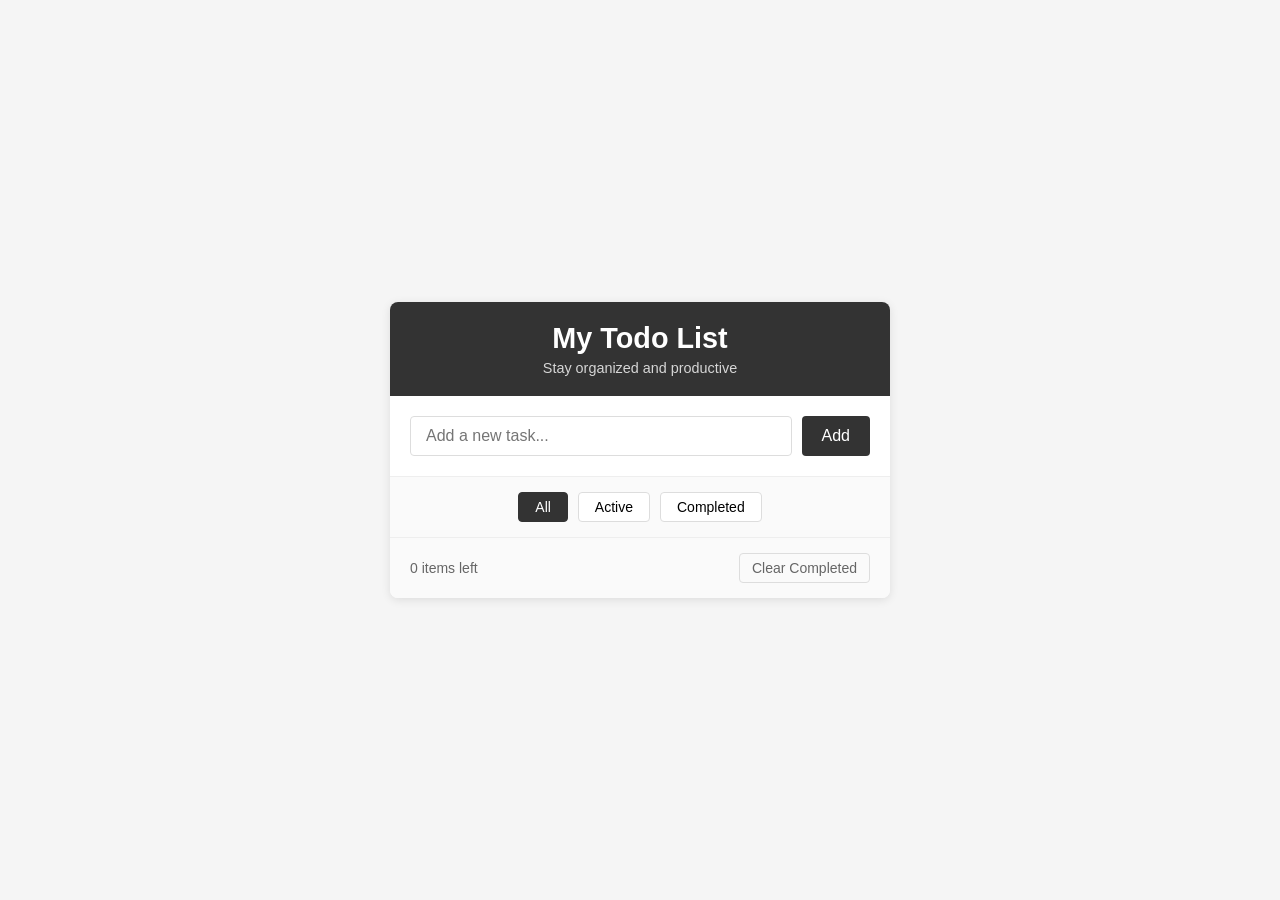
==== ToDoList/index.html @ c38760e8 "Organized folder" ====
<!DOCTYPE html>
<html lang="en">
<head>
    <meta charset="UTF-8">
    <meta name="viewport" content="width=device-width, initial-scale=1.0">
    <title>Todo App - Starter Template</title>
    <link rel="stylesheet" href="styles.css">
</head>
<body>
    <div class="container">
        <div class="todo-app">
            <header class="todo-header">
                <h1>My Todo List</h1>
                <p class="subtitle">Stay organized and productive</p>
            </header>

            <div class="todo-input-container">
                <input 
                    type="text" 
                    id="todoInput" 
                    class="todo-input" 
                    placeholder="Add a new task..."
                    autocomplete="off"
                >
                <button id="addTodoBtn" class="add-btn">Add</button>
            </div>

            <div class="filter-container">
                <button class="filter-btn active" data-filter="all">All</button>
                <button class="filter-btn" data-filter="active">Active</button>
                <button class="filter-btn" data-filter="completed">Completed</button>
            </div>

            <ul id="todoList" class="todo-list">
                <!-- Todo items will be dynamically added here -->

            </ul>

            <div class="todo-footer">
                <span id="itemsLeft" class="items-left">0</span>
                <button id="clearCompletedBtn" class="clear-completed">Clear Completed</button>
            </div>
        </div>
    </div>

    <script src="app.js"></script>
</body>
</html>
---- ToDoList/styles.css ----
* {
    margin: 0;
    padding: 0;
    box-sizing: border-box;
}

body {
    font-family: -apple-system, BlinkMacSystemFont, 'Segoe UI', Roboto, Oxygen, Ubuntu, Cantarell, sans-serif;
    background: #f5f5f5;
    min-height: 100vh;
    display: flex;
    align-items: center;
    justify-content: center;
    padding: 20px;
}

.container {
    width: 100%;
    max-width: 500px;
}

.todo-app {
    background: white;
    border-radius: 8px;
    box-shadow: 0 2px 10px rgba(0, 0, 0, 0.1);
    overflow: hidden;
}

.todo-header {
    background: #333;
    color: white;
    padding: 20px;
    text-align: center;
}

.todo-header h1 {
    font-size: 1.8rem;
    font-weight: 600;
    margin-bottom: 5px;
}

.subtitle {
    font-size: 0.9rem;
    opacity: 0.8;
}

.todo-input-container {
    display: flex;
    gap: 10px;
    padding: 20px;
    border-bottom: 1px solid #eee;
}

.todo-input {
    flex: 1;
    padding: 10px 15px;
    font-size: 16px;
    border: 1px solid #ddd;
    border-radius: 4px;
    outline: none;
}

.todo-input:focus {
    border-color: #333;
}

.add-btn {
    padding: 10px 20px;
    background: #333;
    color: white;
    border: none;
    border-radius: 4px;
    font-size: 16px;
    cursor: pointer;
}

.add-btn:hover {
    background: #555;
}

.filter-container {
    display: flex;
    justify-content: center;
    gap: 10px;
    padding: 15px;
    background: #fafafa;
}

.filter-btn {
    padding: 6px 16px;
    border: 1px solid #ddd;
    background: white;
    border-radius: 4px;
    font-size: 14px;
    cursor: pointer;
}

.filter-btn:hover {
    background: #f5f5f5;
}

.filter-btn.active {
    background: #333;
    color: white;
    border-color: #333;
}

.todo-list {
    list-style: none;
    max-height: 400px;
    overflow-y: auto;
}

.todo-item {
    display: flex;
    align-items: center;
    padding: 15px 20px;
    border-bottom: 1px solid #eee;
}

.todo-item:hover {
    background-color: #fafafa;
}

.todo-item.completed {
    opacity: 0.6;
}

.todo-checkbox {
    width: 18px;
    height: 18px;
    margin-right: 12px;
    cursor: pointer;
}

.todo-text {
    flex: 1;
    font-size: 16px;
    color: #333;
}

.todo-item.completed .todo-text {
    text-decoration: line-through;
    color: #999;
}

.delete-btn {
    width: 28px;
    height: 28px;
    background: transparent;
    color: #999;
    border: none;
    border-radius: 4px;
    font-size: 24px;
    line-height: 1;
    cursor: pointer;
    opacity: 0;
    display: flex;
    align-items: center;
    justify-content: center;
}

.todo-item:hover .delete-btn {
    opacity: 1;
}

.delete-btn:hover {
    background: #f5f5f5;
    color: #333;
}

.todo-footer {
    display: flex;
    justify-content: space-between;
    align-items: center;
    padding: 15px 20px;
    background: #fafafa;
    border-top: 1px solid #eee;
}

.items-left {
    color: #666;
    font-size: 14px;
}

.clear-completed {
    padding: 6px 12px;
    background: transparent;
    color: #666;
    border: 1px solid #ddd;
    border-radius: 4px;
    font-size: 14px;
    cursor: pointer;
}

.clear-completed:hover {
    background: #f5f5f5;
}

/* Scrollbar styling */
.todo-list::-webkit-scrollbar {
    width: 6px;
}

.todo-list::-webkit-scrollbar-track {
    background: #f1f1f1;
}

.todo-list::-webkit-scrollbar-thumb {
    background: #ccc;
    border-radius: 3px;
}

.todo-list::-webkit-scrollbar-thumb:hover {
    background: #999;
}

/* Responsive design */
@media (max-width: 600px) {
    .todo-header h1 {
        font-size: 2rem;
    }
    
    .todo-input-container {
        flex-direction: column;
    }
    
    .add-btn {
        width: 100%;
        justify-content: center;
    }
    
    .filter-container {
        flex-wrap: wrap;
    }
    
    .todo-item {
        padding: 15px 20px;
    }
}
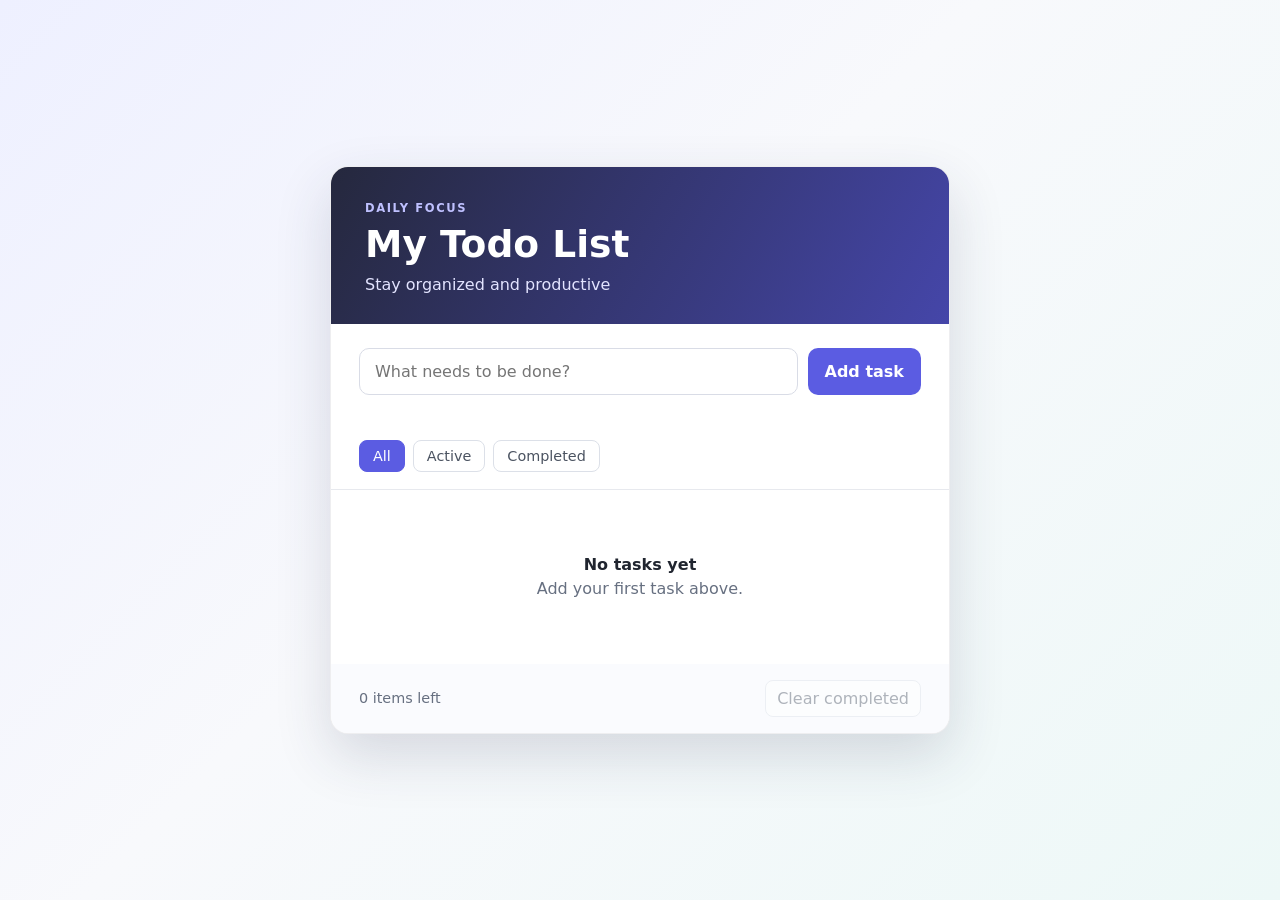
==== commit 3b33826e: "Updated todo list features" ====
--- a/ToDoList/index.html
+++ b/ToDoList/index.html
@@ -1,48 +1,43 @@
 <!DOCTYPE html>
 <html lang="en">
 <head>
-    <meta charset="UTF-8">
-    <meta name="viewport" content="width=device-width, initial-scale=1.0">
-    <title>Todo App - Starter Template</title>
-    <link rel="stylesheet" href="styles.css">
+  <meta charset="UTF-8">
+  <meta name="viewport" content="width=device-width, initial-scale=1.0">
+  <meta name="description" content="A simple and persistent to-do list application.">
+  <title>My Todo List</title>
+  <link rel="stylesheet" href="styles.css">
 </head>
 <body>
-    <div class="container">
-        <div class="todo-app">
-            <header class="todo-header">
-                <h1>My Todo List</h1>
-                <p class="subtitle">Stay organized and productive</p>
-            </header>
+  <main class="container">
+    <section class="todo-app" aria-labelledby="appTitle">
+      <header class="todo-header">
+        <p class="eyebrow">DAILY FOCUS</p>
+        <h1 id="appTitle">My Todo List</h1>
+        <p class="subtitle">Stay organized and productive</p>
+      </header>
 
-            <div class="todo-input-container">
-                <input 
-                    type="text" 
-                    id="todoInput" 
-                    class="todo-input" 
-                    placeholder="Add a new task..."
-                    autocomplete="off"
-                >
-                <button id="addTodoBtn" class="add-btn">Add</button>
-            </div>
+      <form id="todoForm" class="todo-input-container" novalidate>
+        <label class="sr-only" for="todoInput">New task</label>
+        <input id="todoInput" class="todo-input" type="text" maxlength="120"
+          placeholder="What needs to be done?" autocomplete="off" required>
+        <button class="add-btn" type="submit">Add task</button>
+      </form>
+      <p id="formMessage" class="form-message" role="alert" aria-live="polite"></p>
 
-            <div class="filter-container">
-                <button class="filter-btn active" data-filter="all">All</button>
-                <button class="filter-btn" data-filter="active">Active</button>
-                <button class="filter-btn" data-filter="completed">Completed</button>
-            </div>
+      <nav class="filter-container" aria-label="Filter tasks">
+        <button class="filter-btn active" type="button" data-filter="all" aria-pressed="true">All</button>
+        <button class="filter-btn" type="button" data-filter="active" aria-pressed="false">Active</button>
+        <button class="filter-btn" type="button" data-filter="completed" aria-pressed="false">Completed</button>
+      </nav>
 
-            <ul id="todoList" class="todo-list">
-                <!-- Todo items will be dynamically added here -->
+      <ul id="todoList" class="todo-list" aria-live="polite"></ul>
 
-            </ul>
-
-            <div class="todo-footer">
-                <span id="itemsLeft" class="items-left">0</span>
-                <button id="clearCompletedBtn" class="clear-completed">Clear Completed</button>
-            </div>
-        </div>
-    </div>
-
-    <script src="app.js"></script>
+      <footer class="todo-footer">
+        <span id="itemsLeft" class="items-left">0 items left</span>
+        <button id="clearCompletedBtn" class="clear-completed" type="button">Clear completed</button>
+      </footer>
+    </section>
+  </main>
+  <script src="app.js"></script>
 </body>
-</html>+</html>
--- a/ToDoList/styles.css
+++ b/ToDoList/styles.css
@@ -1,240 +1,299 @@
+:root {
+    --ink: #20252f;
+    --muted: #677081;
+    --line: #e7e9ee;
+    --paper: #ffffff;
+    --accent: #5b5ce2;
+    --accent-dark: #4949c8;
+    --soft: #f6f7fb;
+}
+
 * {
-    margin: 0;
-    padding: 0;
     box-sizing: border-box;
 }
 
 body {
-    font-family: -apple-system, BlinkMacSystemFont, 'Segoe UI', Roboto, Oxygen, Ubuntu, Cantarell, sans-serif;
-    background: #f5f5f5;
+    margin: 0;
+    min-width: 320px;
+    font-family: Inter, ui-sans-serif, system-ui, -apple-system, "Segoe UI", sans-serif;
+    color: var(--ink);
+    background: linear-gradient(135deg, #eef0ff 0%, #f8f9fc 45%, #edf8f7 100%);
+}
+
+button,
+input {
+    font: inherit;
+}
+
+button {
+    cursor: pointer;
+}
+
+.container {
     min-height: 100vh;
-    display: flex;
-    align-items: center;
-    justify-content: center;
-    padding: 20px;
-}
-
-.container {
-    width: 100%;
-    max-width: 500px;
+    display: grid;
+    place-items: center;
+    padding: 28px 18px;
 }
 
 .todo-app {
-    background: white;
-    border-radius: 8px;
-    box-shadow: 0 2px 10px rgba(0, 0, 0, 0.1);
+    width: min(100%, 620px);
     overflow: hidden;
+    background: var(--paper);
+    border: 1px solid rgba(38, 45, 70, 0.08);
+    border-radius: 18px;
+    box-shadow: 0 22px 55px rgba(46, 51, 83, 0.16);
 }
 
 .todo-header {
-    background: #333;
-    color: white;
-    padding: 20px;
-    text-align: center;
-}
-
-.todo-header h1 {
-    font-size: 1.8rem;
-    font-weight: 600;
-    margin-bottom: 5px;
+    padding: 34px 34px 30px;
+    color: #ffffff;
+    background: linear-gradient(120deg, #25283d, #4546a9);
+}
+
+.eyebrow {
+    margin: 0 0 9px;
+    color: #bfc1ff;
+    font-size: 0.72rem;
+    font-weight: 800;
+    letter-spacing: 0.14em;
+}
+
+h1 {
+    margin: 0;
+    font-size: clamp(1.8rem, 5vw, 2.35rem);
+    line-height: 1.1;
 }
 
 .subtitle {
-    font-size: 0.9rem;
-    opacity: 0.8;
+    margin: 9px 0 0;
+    color: #e3e4ff;
 }
 
 .todo-input-container {
     display: flex;
     gap: 10px;
-    padding: 20px;
-    border-bottom: 1px solid #eee;
+    padding: 24px 28px 7px;
 }
 
 .todo-input {
     flex: 1;
-    padding: 10px 15px;
-    font-size: 16px;
-    border: 1px solid #ddd;
-    border-radius: 4px;
-    outline: none;
+    min-width: 0;
+    padding: 13px 15px;
+    color: var(--ink);
+    border: 1px solid #d9dce6;
+    border-radius: 10px;
+    outline: 0;
+    transition: border-color 0.2s, box-shadow 0.2s;
 }
 
 .todo-input:focus {
-    border-color: #333;
+    border-color: var(--accent);
+    box-shadow: 0 0 0 4px rgba(91, 92, 226, 0.14);
 }
 
 .add-btn {
-    padding: 10px 20px;
-    background: #333;
-    color: white;
-    border: none;
-    border-radius: 4px;
-    font-size: 16px;
-    cursor: pointer;
+    padding: 12px 17px;
+    color: #ffffff;
+    background: var(--accent);
+    border: 0;
+    border-radius: 10px;
+    font-weight: 700;
+    transition: background 0.2s, transform 0.15s;
 }
 
 .add-btn:hover {
-    background: #555;
+    background: var(--accent-dark);
+}
+
+.add-btn:active {
+    transform: translateY(1px);
+}
+
+.form-message {
+    min-height: 21px;
+    margin: 0;
+    padding: 0 28px;
+    color: #bd354c;
+    font-size: 0.84rem;
 }
 
 .filter-container {
     display: flex;
-    justify-content: center;
-    gap: 10px;
-    padding: 15px;
-    background: #fafafa;
+    gap: 8px;
+    padding: 17px 28px;
+    border-bottom: 1px solid var(--line);
 }
 
 .filter-btn {
-    padding: 6px 16px;
-    border: 1px solid #ddd;
-    background: white;
-    border-radius: 4px;
-    font-size: 14px;
-    cursor: pointer;
+    padding: 7px 13px;
+    color: #4b5361;
+    background: #ffffff;
+    border: 1px solid #dce0e8;
+    border-radius: 8px;
+    font-size: 0.9rem;
 }
 
 .filter-btn:hover {
-    background: #f5f5f5;
+    background: var(--soft);
 }
 
 .filter-btn.active {
-    background: #333;
-    color: white;
-    border-color: #333;
+    color: #ffffff;
+    background: var(--accent);
+    border-color: var(--accent);
 }
 
 .todo-list {
+    min-height: 174px;
+    max-height: 365px;
+    margin: 0;
+    padding: 0;
+    overflow: auto;
     list-style: none;
-    max-height: 400px;
-    overflow-y: auto;
 }
 
 .todo-item {
     display: flex;
     align-items: center;
-    padding: 15px 20px;
-    border-bottom: 1px solid #eee;
+    gap: 13px;
+    padding: 15px 28px;
+    border-bottom: 1px solid var(--line);
+    transition: background 0.15s;
 }
 
 .todo-item:hover {
-    background-color: #fafafa;
-}
-
-.todo-item.completed {
-    opacity: 0.6;
+    background: #fafaff;
+}
+
+.todo-item.completed .todo-text {
+    color: #9aa2b1;
+    text-decoration: line-through;
 }
 
 .todo-checkbox {
-    width: 18px;
-    height: 18px;
-    margin-right: 12px;
+    width: 19px;
+    height: 19px;
+    margin: 0;
+    accent-color: var(--accent);
     cursor: pointer;
 }
 
 .todo-text {
     flex: 1;
-    font-size: 16px;
-    color: #333;
-}
-
-.todo-item.completed .todo-text {
-    text-decoration: line-through;
-    color: #999;
+    min-width: 0;
+    overflow-wrap: anywhere;
 }
 
 .delete-btn {
-    width: 28px;
-    height: 28px;
+    width: 31px;
+    height: 31px;
+    flex: 0 0 31px;
+    color: #9aa2b1;
     background: transparent;
-    color: #999;
-    border: none;
-    border-radius: 4px;
-    font-size: 24px;
+    border: 0;
+    border-radius: 8px;
+    font-size: 1.45rem;
     line-height: 1;
-    cursor: pointer;
-    opacity: 0;
+    opacity: 0.55;
+}
+
+.delete-btn:hover {
+    color: #c62e4c;
+    background: #fff0f3;
+    opacity: 1;
+}
+
+.empty-state {
+    display: grid;
+    min-height: 174px;
+    place-items: center;
+    padding: 30px;
+    color: var(--muted);
+    text-align: center;
+}
+
+.empty-state strong {
+    display: block;
+    margin-bottom: 5px;
+    color: var(--ink);
+}
+
+.todo-footer {
     display: flex;
     align-items: center;
-    justify-content: center;
-}
-
-.todo-item:hover .delete-btn {
-    opacity: 1;
-}
-
-.delete-btn:hover {
-    background: #f5f5f5;
-    color: #333;
-}
-
-.todo-footer {
-    display: flex;
     justify-content: space-between;
-    align-items: center;
-    padding: 15px 20px;
-    background: #fafafa;
-    border-top: 1px solid #eee;
+    gap: 16px;
+    padding: 16px 28px;
+    background: #fafbfe;
 }
 
 .items-left {
-    color: #666;
-    font-size: 14px;
+    color: var(--muted);
+    font-size: 0.9rem;
 }
 
 .clear-completed {
-    padding: 6px 12px;
-    background: transparent;
-    color: #666;
-    border: 1px solid #ddd;
-    border-radius: 4px;
-    font-size: 14px;
-    cursor: pointer;
-}
-
-.clear-completed:hover {
-    background: #f5f5f5;
-}
-
-/* Scrollbar styling */
-.todo-list::-webkit-scrollbar {
-    width: 6px;
-}
-
-.todo-list::-webkit-scrollbar-track {
-    background: #f1f1f1;
-}
-
-.todo-list::-webkit-scrollbar-thumb {
-    background: #ccc;
-    border-radius: 3px;
-}
-
-.todo-list::-webkit-scrollbar-thumb:hover {
-    background: #999;
-}
-
-/* Responsive design */
-@media (max-width: 600px) {
-    .todo-header h1 {
-        font-size: 2rem;
-    }
-    
+    padding: 8px 11px;
+    color: #535c6b;
+    background: #ffffff;
+    border: 1px solid #dce0e8;
+    border-radius: 8px;
+}
+
+.clear-completed:hover:not(:disabled) {
+    color: #c62e4c;
+    border-color: #c62e4c;
+}
+
+.clear-completed:disabled {
+    cursor: not-allowed;
+    opacity: 0.45;
+}
+
+.sr-only {
+    position: absolute;
+    width: 1px;
+    height: 1px;
+    padding: 0;
+    margin: -1px;
+    overflow: hidden;
+    clip: rect(0, 0, 0, 0);
+    white-space: nowrap;
+    border: 0;
+}
+
+@media (max-width: 480px) {
+    .todo-header {
+        padding: 27px 20px 24px;
+    }
+
     .todo-input-container {
-        flex-direction: column;
-    }
-    
+        padding: 20px 20px 7px;
+    }
+
+    .filter-container {
+        padding: 16px 20px;
+    }
+
+    .todo-item {
+        padding: 14px 20px;
+    }
+
+    .todo-footer {
+        padding: 15px 20px;
+    }
+
+    .form-message {
+        padding: 0 20px;
+    }
+
     .add-btn {
-        width: 100%;
-        justify-content: center;
-    }
-    
-    .filter-container {
-        flex-wrap: wrap;
-    }
-    
-    .todo-item {
-        padding: 15px 20px;
-    }
-}+        padding: 12px;
+    }
+
+    .filter-btn {
+        flex: 1;
+        padding: 8px 5px;
+    }
+}
